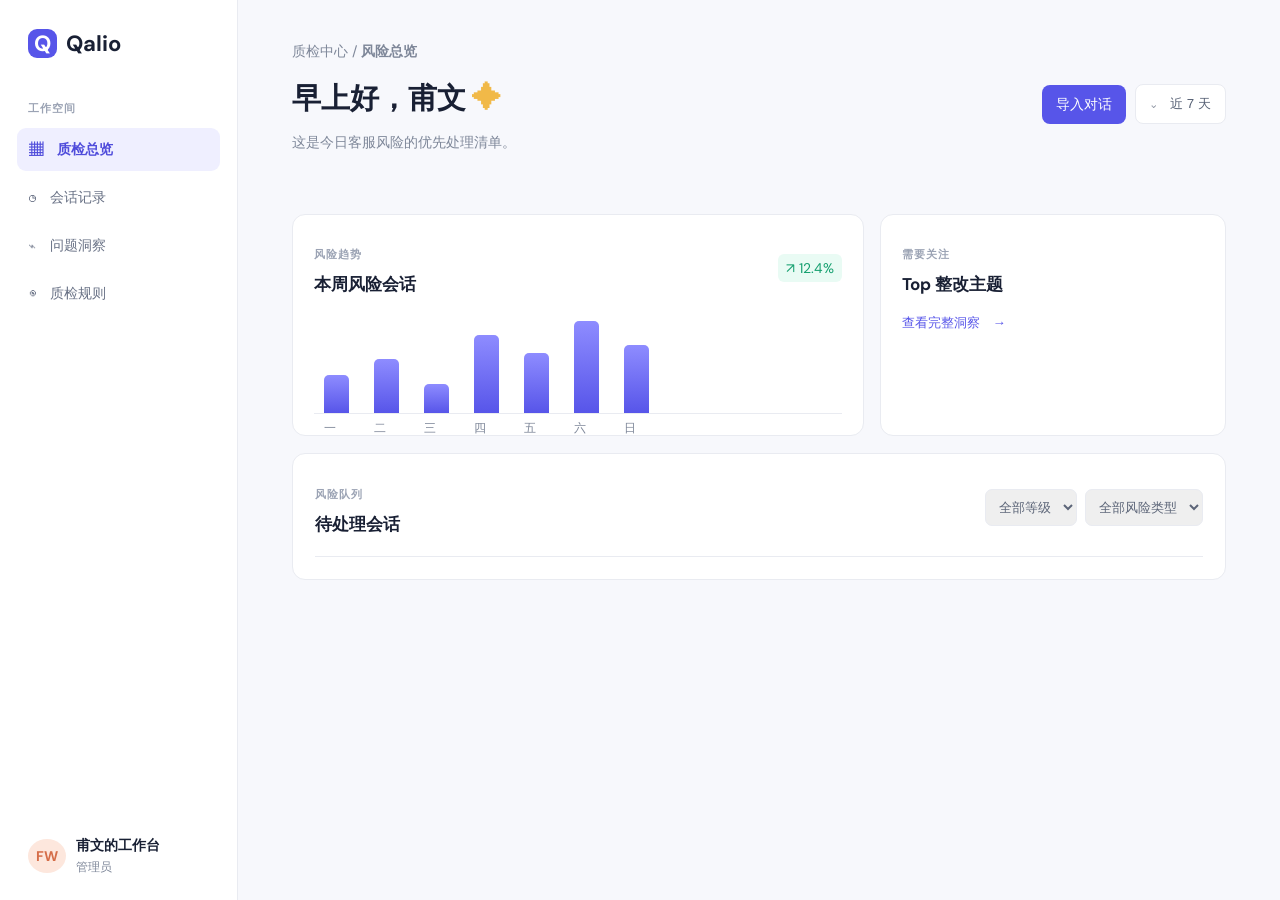
==== static/index.html @ e87c1481 "feat: build customer QA copilot MVP and evaluation workflow" ====
<!doctype html><html lang="zh-CN"><head><meta charset="utf-8"><meta name="viewport" content="width=device-width,initial-scale=1"><title>Qalio · 客服质检</title><link rel="stylesheet" href="/static/style.css"></head><body><aside><div class="brand"><i>Q</i><span>Qalio</span></div><p class="workspace">工作空间</p><nav><a class="active">▦　质检总览</a><a>◷　会话记录</a><a>⌁　问题洞察</a><a>◉　质检规则</a></nav><div class="aside-bottom"><div class="avatar">FW</div><div><b>甫文的工作台</b><small>管理员</small></div></div></aside><main><header><div><p class="crumb">质检中心 / <b>风险总览</b></p><h1>早上好，甫文 <span>✦</span></h1><p class="hint">这是今日客服风险的优先处理清单。</p></div><div class="head-actions"><label class="upload">导入对话 <input id="file" type="file" accept=".csv"></label><button class="ghost">⌄　近 7 天</button></div></header><section id="cards" class="cards"></section><section class="insight"><div class="chart"><div class="section-head"><div><p class="mini">风险趋势</p><h2>本周风险会话</h2></div><span class="up">↗ 12.4%</span></div><div class="bars"><i style="height:38%"><em>一</em></i><i style="height:54%"><em>二</em></i><i style="height:29%"><em>三</em></i><i style="height:78%"><em>四</em></i><i style="height:60%"><em>五</em></i><i style="height:92%"><em>六</em></i><i style="height:68%"><em>日</em></i></div></div><div class="priority"><p class="mini">需要关注</p><h2>Top 整改主题</h2><div id="top" class="top"></div><button class="text-button">查看完整洞察　→</button></div></section><section class="panel"><div class="toolbar"><div><p class="mini">风险队列</p><h2>待处理会话 <span id="count"></span></h2></div><div class="filters"><select id="priority"><option value="">全部等级</option><option>P0</option><option>P1</option><option>P2</option></select><select id="label"><option value="">全部风险类型</option></select></div></div><div id="list" class="list"></div></section></main><template id="item"><article class="item"><div class="row-title"><div class="check"></div><div><strong class="id"></strong><small class="meta"></small></div></div><span class="badge"></span><p class="labels"></p><blockquote></blockquote><span class="confidence"></span><button class="review">查看并复核　→</button></article></template><div id="modal" class="modal"><div class="modal-card"><button id="close">×</button><p class="mini">会话复核</p><h2 id="modal-title"></h2><div id="modal-content"></div><div class="actions"><button data-action="accepted">确认风险</button><button data-action="edited" class="ghost">修改结论</button><button data-action="rejected" class="danger">驳回</button></div></div></div><script src="/static/app.js"></script></body></html>
---- static/style.css ----
@import url('https://fonts.googleapis.com/css2?family=DM+Sans:wght@400;500;600;700&display=swap');:root{--ink:#192034;--muted:#7e8799;--line:#e9ebf1;--blue:#5755e9;--bg:#f7f8fc}*{box-sizing:border-box}body{margin:0;background:var(--bg);color:var(--ink);font:14px 'DM Sans','Microsoft YaHei',sans-serif;display:flex}aside{width:238px;background:#fff;min-height:100vh;border-right:1px solid var(--line);padding:29px 17px;position:fixed}.brand{font-size:22px;font-weight:700;display:flex;align-items:center;gap:9px;padding:0 11px}.brand i{font-style:normal;background:var(--blue);color:#fff;width:29px;height:29px;border-radius:9px;text-align:center;line-height:29px}.workspace,.mini{font-size:11px;text-transform:uppercase;letter-spacing:1px;color:#9ba3b4;font-weight:700}.workspace{margin:43px 11px 12px}nav{display:grid;gap:5px}nav a{padding:12px;border-radius:9px;color:#687185}nav .active{background:#efefff;color:#4f4cdb;font-weight:700}.aside-bottom{position:absolute;bottom:25px;left:28px;display:flex;gap:10px;align-items:center}.aside-bottom small,.meta{display:block;color:var(--muted);margin-top:4px}.avatar{background:#fde7dd;color:#d56d48;padding:8px;border-radius:50%;font-weight:700}main{margin-left:238px;max-width:1320px;width:100%;padding:42px 54px}header,.head-actions,.toolbar,.section-head,.item,.row-title,.actions{display:flex;align-items:center}header{justify-content:space-between;margin-bottom:31px}.crumb{color:var(--muted);margin:0 0 18px}h1{font-size:29px;margin:0}h1 span{color:#f1b948}.hint{color:var(--muted)}button,.upload{border:0;border-radius:8px;padding:10px 14px;font:600 13px inherit;cursor:pointer;background:var(--blue);color:#fff}.upload input{display:none}.ghost{background:#fff;color:#566074;border:1px solid var(--line);margin-left:9px}.cards{display:grid;grid-template-columns:repeat(4,1fr);gap:16px}.card,.insight>div,.panel{background:#fff;border:1px solid var(--line);border-radius:13px}.card{padding:18px}.card span{color:var(--muted)}.card b{display:block;font-size:27px;margin-top:10px}.insight{display:grid;grid-template-columns:1.65fr 1fr;gap:16px;margin:17px 0}.insight>div{padding:21px}.section-head{justify-content:space-between}.section-head h2,.priority h2,.toolbar h2{margin:3px 0;font-size:17px}.up{color:#16a070;background:#e9fbf4;padding:5px 8px;border-radius:6px}.bars{height:115px;display:flex;gap:25px;align-items:flex-end;padding:14px 10px 0;border-bottom:1px solid var(--line)}.bars i{width:25px;background:linear-gradient(#8e8cff,#5755e9);border-radius:5px 5px 0 0;position:relative}.bars em{position:absolute;bottom:-24px;font-style:normal;color:var(--muted);font-size:12px}.top{margin:11px 0}.top span{display:block;padding:8px 0;border-bottom:1px solid var(--line);color:#475166}.text-button{background:none;color:var(--blue);padding:7px 0}.panel{padding:22px}.toolbar{justify-content:space-between;border-bottom:1px solid var(--line);padding-bottom:17px}.filters select{padding:9px;border:1px solid var(--line);border-radius:7px;margin-left:8px;color:#5c6578}.list{display:grid;gap:0}.item{gap:16px;padding:16px 5px;border-bottom:1px solid var(--line);display:grid;grid-template-columns:1.5fr 80px 1.5fr 2.5fr 105px 120px}.check{width:17px;height:17px;border:1px solid #d7dce7;border-radius:5px;margin-right:11px}.badge{padding:4px 7px;background:#fff1ee;color:#d84e38;border-radius:5px;font-size:12px;width:max-content}.badge.P1{background:#fff7e5;color:#aa7200}.badge.P2,.badge.none{background:#f1f3f7;color:#718096}.labels{font-weight:600;margin:0;color:#46516b}blockquote{margin:0;color:#657086;white-space:pre-line;overflow:hidden;text-overflow:ellipsis}.confidence{color:var(--muted);font-size:12px}.review{padding:8px;background:#f1f1ff;color:#5451d5}.modal{display:none;position:fixed;inset:0;background:#17203370;align-items:center;justify-content:center}.modal.show{display:flex}.modal-card{width:540px;background:#fff;border-radius:15px;padding:28px;position:relative}.modal-card>#close{position:absolute;right:16px;top:14px;background:none;color:#778196;font-size:22px}.danger{background:#fff0ee;color:#cf4634}.modal blockquote{background:#f8f9fc;padding:13px;margin:13px 0}.modal .actions{margin-top:21px;gap:9px}@media(max-width:900px){aside{display:none}main{margin:0;padding:25px}.cards{grid-template-columns:repeat(2,1fr)}.item{grid-template-columns:1fr}.insight{grid-template-columns:1fr}}
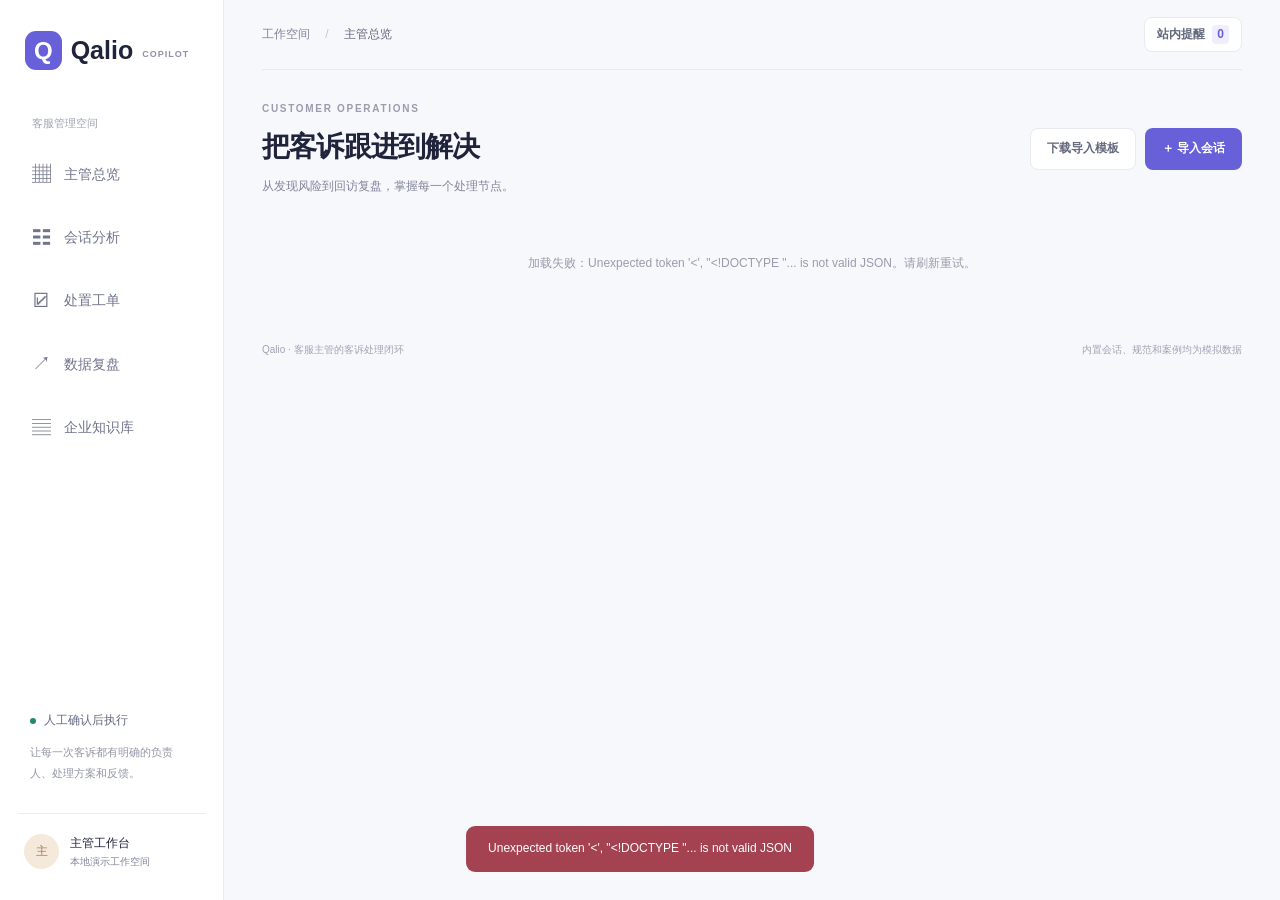
==== commit a2bdac22: "feat: refactor Qalio into complaint resolution copilot" ====
--- a/static/index.html
+++ b/static/index.html
@@ -1 +1,45 @@
-<!doctype html><html lang="zh-CN"><head><meta charset="utf-8"><meta name="viewport" content="width=device-width,initial-scale=1"><title>Qalio · 客服质检</title><link rel="stylesheet" href="/static/style.css"></head><body><aside><div class="brand"><i>Q</i><span>Qalio</span></div><p class="workspace">工作空间</p><nav><a class="active">▦　质检总览</a><a>◷　会话记录</a><a>⌁　问题洞察</a><a>◉　质检规则</a></nav><div class="aside-bottom"><div class="avatar">FW</div><div><b>甫文的工作台</b><small>管理员</small></div></div></aside><main><header><div><p class="crumb">质检中心 / <b>风险总览</b></p><h1>早上好，甫文 <span>✦</span></h1><p class="hint">这是今日客服风险的优先处理清单。</p></div><div class="head-actions"><label class="upload">导入对话 <input id="file" type="file" accept=".csv"></label><button class="ghost">⌄　近 7 天</button></div></header><section id="cards" class="cards"></section><section class="insight"><div class="chart"><div class="section-head"><div><p class="mini">风险趋势</p><h2>本周风险会话</h2></div><span class="up">↗ 12.4%</span></div><div class="bars"><i style="height:38%"><em>一</em></i><i style="height:54%"><em>二</em></i><i style="height:29%"><em>三</em></i><i style="height:78%"><em>四</em></i><i style="height:60%"><em>五</em></i><i style="height:92%"><em>六</em></i><i style="height:68%"><em>日</em></i></div></div><div class="priority"><p class="mini">需要关注</p><h2>Top 整改主题</h2><div id="top" class="top"></div><button class="text-button">查看完整洞察　→</button></div></section><section class="panel"><div class="toolbar"><div><p class="mini">风险队列</p><h2>待处理会话 <span id="count"></span></h2></div><div class="filters"><select id="priority"><option value="">全部等级</option><option>P0</option><option>P1</option><option>P2</option></select><select id="label"><option value="">全部风险类型</option></select></div></div><div id="list" class="list"></div></section></main><template id="item"><article class="item"><div class="row-title"><div class="check"></div><div><strong class="id"></strong><small class="meta"></small></div></div><span class="badge"></span><p class="labels"></p><blockquote></blockquote><span class="confidence"></span><button class="review">查看并复核　→</button></article></template><div id="modal" class="modal"><div class="modal-card"><button id="close">×</button><p class="mini">会话复核</p><h2 id="modal-title"></h2><div id="modal-content"></div><div class="actions"><button data-action="accepted">确认风险</button><button data-action="edited" class="ghost">修改结论</button><button data-action="rejected" class="danger">驳回</button></div></div></div><script src="/static/app.js"></script></body></html>
+<!doctype html>
+<html lang="zh-CN">
+<head>
+  <meta charset="utf-8"><meta name="viewport" content="width=device-width,initial-scale=1">
+  <title>Qalio · 客诉管理 Copilot</title><link rel="stylesheet" href="/static/style.css">
+</head>
+<body>
+  <aside class="sidebar">
+    <a class="brand" href="/"><span class="brand-icon">Q</span> Qalio <small>COPILOT</small></a>
+    <p class="nav-caption">客服管理空间</p>
+    <nav aria-label="主导航">
+      <a href="#overview" data-page="overview"><span>▦</span>主管总览</a>
+      <a href="#conversations" data-page="conversations"><span>☷</span>会话分析</a>
+      <a href="#tickets" data-page="tickets"><span>☑</span>处置工单 <b id="nav-count"></b></a>
+      <a href="#insights" data-page="insights"><span>↗</span>数据复盘</a>
+      <a href="#knowledge" data-page="knowledge"><span>▤</span>企业知识库</a>
+    </nav>
+    <div class="sidebar-note"><span class="dot"></span> 人工确认后执行<p>让每一次客诉都有明确的负责人、处理方案和反馈。</p></div>
+    <div class="profile"><span class="avatar">主</span><div>主管工作台<small>本地演示工作空间</small></div></div>
+  </aside>
+  <main>
+    <div class="topbar"><span>工作空间 <span class="slash">/</span> <b id="breadcrumb">主管总览</b></span><button id="notifications" class="ghost">站内提醒 <span id="unread">0</span></button></div>
+    <header class="page-header"><div><p class="eyebrow">CUSTOMER OPERATIONS</p><h1 id="page-title">把客诉跟进到解决</h1><p id="page-description" class="muted">从发现风险到回访复盘，掌握每一个处理节点。</p></div><div class="header-actions"><a class="button ghost" href="/static/import-template.csv" download>下载导入模板</a><label class="button" id="upload-label">＋ 导入会话<input id="file" type="file" accept=".csv" hidden></label></div></header>
+    <div id="mode" class="mode"></div>
+    <div id="loading" class="empty">正在加载工作台…</div>
+    <section id="overview-view" hidden>
+      <div class="flow"><div><b>01</b> 会话分析</div><span>→</span><div><b>02</b> 分类与分级</div><span>→</span><div><b>03</b> 分派负责人</div><span>→</span><div><b>04</b> 确认与处置</div><span>→</span><div><b>05</b> 反馈复盘</div></div>
+      <div id="cards" class="cards"></div>
+      <div class="two-columns"><section class="panel"><div class="section-heading"><div><p class="eyebrow">PRIORITIES</p><h2>优先关注的客诉</h2></div><a href="#tickets" class="text-link">全部工单 →</a></div><div id="urgent"></div></section><section class="panel"><div class="section-heading"><div><p class="eyebrow">TEAM</p><h2>负责人工作负载</h2></div><span class="muted">未结案工单</span></div><div id="owners"></div><p class="footnote">P0 → 投诉专员 · 退款 → 售后 · 发货 → 履约<br>分派生成站内提醒，可在工单详情中转派。</p></section></div>
+    </section>
+    <section id="queue-view" class="panel" hidden>
+      <div class="section-heading"><div><p class="eyebrow">WORK QUEUE</p><h2 id="queue-title">会话列表</h2></div><span id="count" class="muted"></span></div>
+      <div class="filters"><input id="search" aria-label="搜索会话" placeholder="搜索会话、用户或核心问题"><select id="priority" aria-label="风险等级"><option value="">全部等级</option><option>P0</option><option>P1</option><option>P2</option><option value="—">未命中风险</option></select><select id="status" aria-label="处理状态"><option value="">全部状态</option><option value="pending_review">待主管确认</option><option value="ready">待执行</option><option value="in_progress">处理中</option><option value="resolved">已结案</option><option value="dismissed">已驳回</option></select><select id="label" aria-label="风险分类"><option value="">全部分类</option></select></div>
+      <div class="table-scroll"><table><thead><tr><th>会话 / 用户</th><th>核心问题与分类</th><th>优先级</th><th>负责人</th><th>处理状态</th><th></th></tr></thead><tbody id="list"></tbody></table></div>
+    </section>
+    <section id="insights-view" hidden><div id="insight-cards" class="cards"></div><div class="two-columns"><section class="panel"><h2>风险会话趋势</h2><p class="muted">按原始会话日期统计，已驳回风险不计入。</p><div id="risk-chart"></div></section><section class="panel"><h2>高频问题</h2><p class="muted">同一会话可包含多种标签。</p><div id="label-chart"></div></section><section class="panel"><h2>风险分布</h2><div id="priority-chart"></div></section><section class="panel"><h2>回访反馈趋势</h2><p class="muted">按最新回访日期分组，显示各工单当前反馈。</p><div id="feedback-chart" class="table-scroll"></div></section></div><section class="panel spaced"><h2>下一轮优化建议</h2><div id="improvements"></div><p class="footnote">指标口径：解决率 = 已结案 / 未驳回工单；处理时长 = 建单至结案，包含等待确认时间。暂无数据时显示「—」。</p></section></section>
+    <section id="knowledge-view" hidden><section class="panel"><div class="section-heading"><div><h2>服务规范与处理案例</h2><p class="muted">已发布条目供新会话检索；结案案例先进入草稿，审核后再发布。</p></div><button id="add-knowledge">＋ 新建知识</button></div><div id="knowledge-list" class="knowledge-grid"></div></section></section>
+    <footer>Qalio · 客服主管的客诉处理闭环 <span>内置会话、规范和案例均为模拟数据</span></footer>
+  </main>
+  <dialog id="detail"><div class="dialog-head"><div><p class="eyebrow">CONVERSATION WORKSPACE</p><h2 id="detail-title"></h2></div><button class="close ghost" aria-label="关闭详情">×</button></div><div id="detail-content"></div></dialog>
+  <dialog id="knowledge-dialog"><div class="dialog-head"><h2>新建知识草稿</h2><button class="close ghost" aria-label="关闭">×</button></div><form id="knowledge-form"><label>标题<input name="title" required minlength="2" maxlength="100"></label><div class="form-grid"><label>类型<select name="kind"><option value="policy">服务规范</option><option value="case">处理案例</option></select></label><label>版本<input name="version" value="v1" required maxlength="80"></label></div><label>适用标签<select name="labels" multiple required size="5"></select></label><label>内容<textarea name="content" required minlength="10" maxlength="6000" rows="7"></textarea></label><button type="submit">保存为草稿</button></form></dialog>
+  <dialog id="notification-dialog"><div class="dialog-head"><h2>站内提醒</h2><button class="close ghost" aria-label="关闭">×</button></div><div id="notification-list"></div></dialog>
+  <div id="toast" role="status" aria-live="polite"></div>
+  <script src="/static/app.js"></script>
+</body></html>
--- a/static/style.css
+++ b/static/style.css
@@ -1 +1,898 @@
-@import url('https://fonts.googleapis.com/css2?family=DM+Sans:wght@400;500;600;700&display=swap');:root{--ink:#192034;--muted:#7e8799;--line:#e9ebf1;--blue:#5755e9;--bg:#f7f8fc}*{box-sizing:border-box}body{margin:0;background:var(--bg);color:var(--ink);font:14px 'DM Sans','Microsoft YaHei',sans-serif;display:flex}aside{width:238px;background:#fff;min-height:100vh;border-right:1px solid var(--line);padding:29px 17px;position:fixed}.brand{font-size:22px;font-weight:700;display:flex;align-items:center;gap:9px;padding:0 11px}.brand i{font-style:normal;background:var(--blue);color:#fff;width:29px;height:29px;border-radius:9px;text-align:center;line-height:29px}.workspace,.mini{font-size:11px;text-transform:uppercase;letter-spacing:1px;color:#9ba3b4;font-weight:700}.workspace{margin:43px 11px 12px}nav{display:grid;gap:5px}nav a{padding:12px;border-radius:9px;color:#687185}nav .active{background:#efefff;color:#4f4cdb;font-weight:700}.aside-bottom{position:absolute;bottom:25px;left:28px;display:flex;gap:10px;align-items:center}.aside-bottom small,.meta{display:block;color:var(--muted);margin-top:4px}.avatar{background:#fde7dd;color:#d56d48;padding:8px;border-radius:50%;font-weight:700}main{margin-left:238px;max-width:1320px;width:100%;padding:42px 54px}header,.head-actions,.toolbar,.section-head,.item,.row-title,.actions{display:flex;align-items:center}header{justify-content:space-between;margin-bottom:31px}.crumb{color:var(--muted);margin:0 0 18px}h1{font-size:29px;margin:0}h1 span{color:#f1b948}.hint{color:var(--muted)}button,.upload{border:0;border-radius:8px;padding:10px 14px;font:600 13px inherit;cursor:pointer;background:var(--blue);color:#fff}.upload input{display:none}.ghost{background:#fff;color:#566074;border:1px solid var(--line);margin-left:9px}.cards{display:grid;grid-template-columns:repeat(4,1fr);gap:16px}.card,.insight>div,.panel{background:#fff;border:1px solid var(--line);border-radius:13px}.card{padding:18px}.card span{color:var(--muted)}.card b{display:block;font-size:27px;margin-top:10px}.insight{display:grid;grid-template-columns:1.65fr 1fr;gap:16px;margin:17px 0}.insight>div{padding:21px}.section-head{justify-content:space-between}.section-head h2,.priority h2,.toolbar h2{margin:3px 0;font-size:17px}.up{color:#16a070;background:#e9fbf4;padding:5px 8px;border-radius:6px}.bars{height:115px;display:flex;gap:25px;align-items:flex-end;padding:14px 10px 0;border-bottom:1px solid var(--line)}.bars i{width:25px;background:linear-gradient(#8e8cff,#5755e9);border-radius:5px 5px 0 0;position:relative}.bars em{position:absolute;bottom:-24px;font-style:normal;color:var(--muted);font-size:12px}.top{margin:11px 0}.top span{display:block;padding:8px 0;border-bottom:1px solid var(--line);color:#475166}.text-button{background:none;color:var(--blue);padding:7px 0}.panel{padding:22px}.toolbar{justify-content:space-between;border-bottom:1px solid var(--line);padding-bottom:17px}.filters select{padding:9px;border:1px solid var(--line);border-radius:7px;margin-left:8px;color:#5c6578}.list{display:grid;gap:0}.item{gap:16px;padding:16px 5px;border-bottom:1px solid var(--line);display:grid;grid-template-columns:1.5fr 80px 1.5fr 2.5fr 105px 120px}.check{width:17px;height:17px;border:1px solid #d7dce7;border-radius:5px;margin-right:11px}.badge{padding:4px 7px;background:#fff1ee;color:#d84e38;border-radius:5px;font-size:12px;width:max-content}.badge.P1{background:#fff7e5;color:#aa7200}.badge.P2,.badge.none{background:#f1f3f7;color:#718096}.labels{font-weight:600;margin:0;color:#46516b}blockquote{margin:0;color:#657086;white-space:pre-line;overflow:hidden;text-overflow:ellipsis}.confidence{color:var(--muted);font-size:12px}.review{padding:8px;background:#f1f1ff;color:#5451d5}.modal{display:none;position:fixed;inset:0;background:#17203370;align-items:center;justify-content:center}.modal.show{display:flex}.modal-card{width:540px;background:#fff;border-radius:15px;padding:28px;position:relative}.modal-card>#close{position:absolute;right:16px;top:14px;background:none;color:#778196;font-size:22px}.danger{background:#fff0ee;color:#cf4634}.modal blockquote{background:#f8f9fc;padding:13px;margin:13px 0}.modal .actions{margin-top:21px;gap:9px}@media(max-width:900px){aside{display:none}main{margin:0;padding:25px}.cards{grid-template-columns:repeat(2,1fr)}.item{grid-template-columns:1fr}.insight{grid-template-columns:1fr}}
+:root {
+  --ink:#20243b;
+  --muted:#818599;
+  --line:#e9eaf1;
+  --purple:#6860d9;
+  --light:#f0eefc;
+  --bg:#f7f8fc;
+  --red:#cb505e;
+  --green:#288672;
+}
+* {
+  box-sizing:border-box;
+}
+body {
+  margin:0;
+  background:var(--bg);
+  color:var(--ink);
+  font:14px/1.65 "Segoe UI","Microsoft YaHei",sans-serif;
+}
+a {
+  color:inherit;
+  text-decoration:none;
+}
+button,input,select,textarea {
+  font:inherit;
+}
+button,.button {
+  display:inline-flex;
+  align-items:center;
+  justify-content:center;
+  gap:7px;
+  padding:10px 16px;
+  border:1px solid transparent;
+  border-radius:8px;
+  background:var(--purple);
+  color:white;
+  cursor:pointer;
+  font-weight:600;
+  white-space:nowrap;
+}
+button:disabled {
+  opacity:.5;
+  cursor:wait;
+}
+.ghost {
+  background:white;
+  border-color:var(--line);
+  color:#62687d;
+}
+.danger {
+  background:#fff0f1;
+  color:var(--red);
+}
+button:hover,.button:hover {
+  filter:brightness(.97);
+}
+button:focus-visible,a:focus-visible,input:focus-visible,select:focus-visible,textarea:focus-visible {
+  outline:3px solid #b3acf3;
+  outline-offset:2px;
+}
+.sidebar {
+  width:224px;
+  height:100vh;
+  position:fixed;
+  background:#fff;
+  border-right:1px solid var(--line);
+  padding:30px 18px;
+  display:flex;
+  flex-direction:column;
+}
+.brand {
+  display:flex;
+  align-items:center;
+  gap:9px;
+  font-size:25px;
+  font-weight:750;
+  padding:0 7px;
+}
+.brand-icon {
+  background:var(--purple);
+  color:#fff;
+  border-radius:11px;
+  padding:0 9px;
+  font-size:24px;
+}
+.brand small {
+  font-size:9px;
+  letter-spacing:1px;
+  color:#9290aa;
+  margin-top:8px;
+}
+.nav-caption {
+  font-size:11px;
+  color:#a0a3b2;
+  margin:43px 14px 14px;
+}
+nav {
+  display:grid;
+  gap:8px;
+}
+nav a {
+  padding:12px 14px;
+  border-radius:8px;
+  color:#70758b;
+  display:flex;
+  align-items:center;
+  gap:12px;
+}
+nav a.active {
+  background:var(--light);
+  color:#6157cf;
+  font-weight:650;
+}
+nav a span {
+  font-size:19px;
+  width:20px;
+}
+nav a b {
+  margin-left:auto;
+  background:white;
+  border-radius:5px;
+  padding:0 7px;
+  font-size:11px;
+}
+.sidebar-note {
+  margin-top:auto;
+  padding:18px 12px;
+  color:#666a82;
+  font-size:12px;
+}
+.sidebar-note p {
+  font-size:11px;
+  color:#9497a6;
+  line-height:1.9;
+}
+.dot {
+  display:inline-block;
+  width:6px;
+  height:6px;
+  border-radius:50%;
+  background:var(--green);
+  margin-right:5px;
+}
+.profile {
+  border-top:1px solid var(--line);
+  padding:20px 6px 0;
+  display:flex;
+  gap:11px;
+  align-items:center;
+  font-size:12px;
+}
+.avatar {
+  display:grid;
+  place-items:center;
+  width:35px;
+  height:35px;
+  border-radius:50%;
+  background:#f5e9dc;
+  color:#a27a55;
+}
+.profile small {
+  display:block;
+  color:var(--muted);
+  font-size:10px;
+}
+main {
+  margin-left:224px;
+  padding:0 38px;
+  max-width:1800px;
+}
+.topbar {
+  height:70px;
+  border-bottom:1px solid var(--line);
+  display:flex;
+  justify-content:space-between;
+  align-items:center;
+  color:var(--muted);
+  font-size:12px;
+}
+.topbar b {
+  font-weight:500;
+  color:#62677c;
+}
+.slash {
+  margin:0 12px;
+  color:#c3c6d0;
+}
+.topbar button {
+  font-size:12px;
+  padding:7px 12px;
+}
+.topbar button span {
+  background:var(--light);
+  color:var(--purple);
+  border-radius:4px;
+  padding:0 5px;
+}
+.page-header {
+  display:flex;
+  justify-content:space-between;
+  align-items:center;
+  gap:15px;
+  margin:31px 0 18px;
+}
+h1 {
+  margin:2px 0 7px;
+  font-size:28px;
+  letter-spacing:-.8px;
+  font-weight:650;
+}
+h2 {
+  font-size:16px;
+  font-weight:650;
+  margin:0 0 6px;
+}
+h3 {
+  font-size:14px;
+}
+.eyebrow {
+  font-size:10px;
+  font-weight:650;
+  letter-spacing:1.7px;
+  color:#9c9aae;
+  margin:0 0 6px;
+}
+.muted {
+  color:var(--muted);
+  font-size:12px;
+  margin:0;
+}
+.header-actions {
+  display:flex;
+  gap:9px;
+  font-size:12px;
+}
+.mode {
+  font-size:11px;
+  color:#8b889c;
+  margin:0 0 20px;
+}
+.flow {
+  display:flex;
+  align-items:center;
+  justify-content:space-between;
+  gap:9px;
+  padding:18px 22px;
+  background:white;
+  border:1px solid var(--line);
+  border-radius:11px;
+  margin-bottom:22px;
+  font-size:12px;
+}
+.flow b {
+  font-size:10px;
+  background:var(--light);
+  color:var(--purple);
+  border-radius:5px;
+  padding:4px 6px;
+  margin-right:5px;
+}
+.flow>span {
+  color:#c2bfd2;
+}
+.cards {
+  display:grid;
+  grid-template-columns:repeat(4,minmax(0,1fr));
+  gap:16px;
+  margin-bottom:22px;
+}
+.card {
+  background:#fff;
+  border:1px solid var(--line);
+  border-radius:11px;
+  padding:21px;
+}
+.card span {
+  color:#777c91;
+  font-size:12px;
+}
+.card b {
+  display:block;
+  font-size:31px;
+  line-height:1.5;
+  letter-spacing:-1px;
+  margin:8px 0;
+}
+.card small {
+  font-size:10px;
+  color:#a1a4b2;
+}
+.card.attention b {
+  color:var(--red);
+}
+.card.accent {
+  background:#6a62d8;
+  color:white;
+  border-color:#6a62d8;
+}
+.card.accent span,.card.accent small {
+  color:#dfdcff;
+}
+.two-columns {
+  display:grid;
+  grid-template-columns:1.5fr 1fr;
+  gap:20px;
+}
+.panel {
+  background:#fff;
+  border:1px solid var(--line);
+  border-radius:12px;
+  padding:23px;
+  min-width:0;
+}
+.section-heading {
+  display:flex;
+  align-items:center;
+  justify-content:space-between;
+  gap:15px;
+  margin-bottom:20px;
+}
+.text-link {
+  font-size:12px;
+  color:var(--purple);
+}
+.urgent-row {
+  display:flex;
+  align-items:center;
+  gap:13px;
+  padding:18px 0;
+  border-top:1px solid var(--line);
+  cursor:pointer;
+  text-align:left;
+  background:white;
+  color:inherit;
+  border-radius:0;
+  width:100%;
+  font-weight:400;
+  white-space:normal;
+}
+.urgent-row>div {
+  flex:1;
+  min-width:0;
+}
+.urgent-row strong {
+  display:block;
+  font-size:12px;
+  overflow:hidden;
+  white-space:nowrap;
+  text-overflow:ellipsis;
+  max-width:360px;
+}
+.urgent-row small {
+  display:block;
+  font-size:10px;
+  color:var(--muted);
+  margin-top:4px;
+}
+.urgent-row>span:last-child {
+  color:#b4b1cd;
+}
+.badge {
+  display:inline-block;
+  flex-shrink:0;
+  font-size:10px;
+  padding:3px 8px;
+  border-radius:5px;
+  white-space:nowrap;
+  background:#f1f2f7;
+  color:#7d8297;
+}
+.badge.P0 {
+  background:#fff0f0;
+  color:#c95361;
+}
+.badge.P1 {
+  background:#fff6e5;
+  color:#b78735;
+}
+.badge.P2 {
+  background:var(--light);
+  color:#7b73bd;
+}
+.badge.status-ready,.badge.status-in_progress {
+  background:#efedfc;
+  color:var(--purple);
+}
+.badge.status-resolved,.badge.published {
+  background:#e9f6f1;
+  color:var(--green);
+}
+.owner-row {
+  display:flex;
+  align-items:center;
+  gap:12px;
+  padding:12px 0;
+}
+.owner-row .avatar {
+  width:29px;
+  height:29px;
+  font-size:11px;
+  background:#efedf9;
+  color:#8277b3;
+}
+.owner-row>div {
+  flex:1;
+}
+.owner-row small {
+  font-size:10px;
+  color:var(--muted);
+}
+.meter {
+  height:5px;
+  background:#f0eff7;
+  border-radius:6px;
+  overflow:hidden;
+  margin-top:6px;
+}
+.meter i {
+  display:block;
+  height:100%;
+  background:#9c94e5;
+  border-radius:6px;
+}
+.footnote {
+  color:#989bab;
+  font-size:10px;
+  line-height:1.9;
+  margin:18px 0 0;
+}
+.filters {
+  display:flex;
+  gap:10px;
+  flex-wrap:wrap;
+  margin-bottom:16px;
+}
+.filters input {
+  flex:1;
+  min-width:200px;
+}
+.filters select {
+  max-width:200px;
+}
+input,select,textarea {
+  background:#fff;
+  color:#525970;
+  border:1px solid #dedfe9;
+  border-radius:7px;
+  padding:9px 11px;
+  max-width:100%;
+}
+textarea {
+  width:100%;
+  resize:vertical;
+  line-height:1.8;
+}
+input::placeholder {
+  color:#a4a7b6;
+}
+.table-scroll {
+  overflow-x:auto;
+}
+table {
+  width:100%;
+  border-collapse:collapse;
+  text-align:left;
+  font-size:12px;
+}
+th {
+  font-size:10px;
+  font-weight:500;
+  color:#9396a9;
+  background:#fafaff;
+  padding:12px 10px;
+  white-space:nowrap;
+}
+td {
+  padding:18px 10px;
+  border-bottom:1px solid var(--line);
+  vertical-align:top;
+}
+td:first-child {
+  min-width:135px;
+}
+td:nth-child(2) {
+  min-width:230px;
+  max-width:410px;
+}
+td small {
+  display:block;
+  color:var(--muted);
+  font-size:10px;
+  margin-top:4px;
+}
+td button {
+  font-size:11px;
+  padding:5px 9px;
+  background:var(--light);
+  color:var(--purple);
+}
+.row-summary {
+  margin:0 0 6px;
+  display:-webkit-box;
+  -webkit-line-clamp:2;
+  -webkit-box-orient:vertical;
+  overflow:hidden;
+}
+.tag {
+  display:inline-block;
+  padding:1px 5px;
+  background:#f5f5fa;
+  color:#8b88a0;
+  border-radius:4px;
+  font-size:10px;
+  margin:2px 4px 2px 0;
+}
+.empty {
+  padding:38px 15px;
+  text-align:center;
+  color:#999cac;
+  font-size:12px;
+}
+.bar-row {
+  display:grid;
+  grid-template-columns:85px 1fr 33px;
+  gap:10px;
+  align-items:center;
+  margin:17px 0;
+  font-size:11px;
+  color:#888ca1;
+}
+.bar-row .meter {
+  height:9px;
+  margin:0;
+}
+.bar-row b {
+  text-align:right;
+  font-weight:500;
+  color:#66617f;
+}
+.spaced {
+  margin-top:20px;
+}
+.improvement {
+  border-top:1px solid var(--line);
+  padding:15px 0;
+  font-size:12px;
+}
+.improvement p {
+  color:var(--muted);
+  margin:5px 0;
+}
+.knowledge-grid {
+  display:grid;
+  grid-template-columns:repeat(2,minmax(0,1fr));
+  gap:16px;
+}
+.knowledge-card {
+  padding:20px;
+  border:1px solid var(--line);
+  border-radius:9px;
+}
+.knowledge-card h3 {
+  margin:12px 0 8px;
+}
+.knowledge-card p {
+  font-size:12px;
+  color:#85899a;
+  white-space:pre-wrap;
+}
+.knowledge-card button {
+  font-size:11px;
+  margin-top:10px;
+}
+.knowledge-card small {
+  display:block;
+  color:#aaaabb;
+  margin-top:10px;
+  font-size:10px;
+}
+footer {
+  display:flex;
+  justify-content:space-between;
+  padding:30px 0;
+  font-size:10px;
+  color:#a0a3b4;
+}
+dialog {
+  border:0;
+  border-radius:15px;
+  width:min(1000px,94vw);
+  max-height:90vh;
+  padding:28px;
+  color:var(--ink);
+  box-shadow:0 25px 100px #25224930;
+}
+dialog::backdrop {
+  background:#22233c66;
+}
+#knowledge-dialog,#notification-dialog {
+  width:min(660px,94vw);
+}
+.dialog-head {
+  display:flex;
+  align-items:center;
+  justify-content:space-between;
+  gap:20px;
+  padding-bottom:18px;
+  border-bottom:1px solid var(--line);
+  margin-bottom:20px;
+}
+.close {
+  font-size:24px;
+  padding:0 10px;
+}
+.detail-grid {
+  display:grid;
+  grid-template-columns:1fr 1.2fr;
+  gap:24px;
+}
+.conversation {
+  white-space:pre-wrap;
+  background:#f7f8fc;
+  padding:18px;
+  border-radius:9px;
+  color:#74788e;
+  font-size:12px;
+  overflow-wrap:anywhere;
+}
+.summary-box {
+  padding:16px;
+  border-radius:9px;
+  background:#f1effb;
+  font-size:12px;
+  color:#6f669a;
+  margin-bottom:20px;
+}
+.evidence {
+  padding:12px;
+  border-left:2px solid #c5bdec;
+  background:#faf9fe;
+  margin:10px 0;
+  font-size:12px;
+  color:#79768c;
+  white-space:pre-wrap;
+  overflow-wrap:anywhere;
+}
+.source {
+  padding:10px 0;
+  border-bottom:1px solid var(--line);
+  font-size:11px;
+  color:#8d8a9f;
+}
+.source summary {
+  cursor:pointer;
+  color:#6f64b0;
+}
+.source p {
+  white-space:pre-wrap;
+}
+.form-grid {
+  display:grid;
+  grid-template-columns:1fr 1fr;
+  gap:12px;
+}
+label {
+  display:block;
+  font-size:12px;
+  color:#7c7d91;
+  margin:12px 0;
+}
+label input,label select {
+  display:block;
+  width:100%;
+  margin-top:5px;
+}
+label textarea {
+  margin-top:5px;
+}
+.check-label {
+  display:inline-flex;
+  align-items:center;
+  margin:4px 10px 4px 0;
+  font-size:11px;
+}
+.check-label input {
+  display:inline;
+  width:auto;
+  margin:0 5px 0 0;
+}
+.actions {
+  display:flex;
+  gap:9px;
+  flex-wrap:wrap;
+  margin-top:16px;
+}
+.actions button {
+  font-size:12px;
+}
+.warning {
+  padding:12px;
+  background:#fff7e8;
+  color:#b1843a;
+  font-size:11px;
+  border-radius:7px;
+}
+.history {
+  list-style:none;
+  padding:0;
+  margin-top:20px;
+}
+.history li {
+  border-left:2px solid #e9e6f4;
+  padding:0 0 16px 15px;
+  margin-left:4px;
+  font-size:11px;
+  color:#878397;
+}
+.history small {
+  display:block;
+  color:#acabb9;
+}
+.notification {
+  padding:17px 0;
+  border-top:1px solid var(--line);
+  display:flex;
+  justify-content:space-between;
+  gap:15px;
+  font-size:12px;
+}
+.notification p {
+  margin:4px 0;
+  color:#8a889c;
+}
+.notification button {
+  font-size:11px;
+}
+.notification.read {
+  opacity:.6;
+}
+#toast {
+  display:none;
+  position:fixed;
+  bottom:28px;
+  left:50%;
+  transform:translateX(-50%);
+  max-width:90vw;
+  padding:13px 22px;
+  background:#35324b;
+  color:white;
+  border-radius:9px;
+  z-index:20;
+  font-size:12px;
+}
+#toast.show {
+  display:block;
+}
+#toast.error {
+  background:#a54251;
+}
+[hidden] {
+  display:none!important;
+}
+@media(min-width:1500px) {
+  main {
+    padding-left:60px;
+    padding-right:60px;
+  }
+  .page-header {
+    margin-top:40px;
+  }
+}
+@media(max-width:1150px) {
+  main {
+    padding:0 24px;
+  }
+  .sidebar {
+    width:190px;
+    padding:28px 12px;
+  }
+  main {
+    margin-left:190px;
+  }
+  .brand small {
+    display:none;
+  }
+  .flow {
+    padding:14px;
+    font-size:10px;
+  }
+  .flow b {
+    display:none;
+  }
+  .two-columns {
+    grid-template-columns:1fr 1fr;
+  }
+  .header-actions {
+    flex-direction:column;
+  }
+  .urgent-row strong {
+    max-width:220px;
+  }
+}
+@media(max-width:800px) {
+  .sidebar {
+    position:static;
+    width:100%;
+    height:auto;
+    padding:15px 20px;
+    border-bottom:1px solid var(--line);
+  }
+  .brand {
+    font-size:20px;
+  }
+  .brand-icon {
+    font-size:20px;
+  }
+  .nav-caption,.sidebar-note,.profile {
+    display:none;
+  }
+  nav {
+    display:flex;
+    gap:4px;
+    overflow:auto;
+    margin-top:15px;
+  }
+  nav a {
+    white-space:nowrap;
+    font-size:11px;
+    padding:8px;
+  }
+  nav a span {
+    display:none;
+  }
+  main {
+    margin:0;
+    padding:0 18px;
+  }
+  .topbar {
+    height:52px;
+  }
+  .page-header {
+    margin:22px 0;
+  }
+  h1 {
+    font-size:23px;
+  }
+  .eyebrow {
+    font-size:9px;
+  }
+  .header-actions .button {
+    font-size:10px;
+    padding:8px;
+  }
+  .flow {
+    overflow:auto;
+    white-space:nowrap;
+    gap:14px;
+  }
+  .cards {
+    grid-template-columns:repeat(2,1fr);
+    gap:12px;
+  }
+  .card {
+    padding:16px;
+  }
+  .card b {
+    font-size:27px;
+  }
+  .two-columns,.detail-grid,.knowledge-grid {
+    grid-template-columns:1fr;
+  }
+  .panel {
+    padding:18px;
+  }
+  .filters select {
+    flex:1;
+    font-size:11px;
+  }
+  .urgent-row strong {
+    max-width:65vw;
+  }
+  footer {
+    gap:15px;
+    flex-direction:column;
+  }
+  dialog {
+    padding:20px;
+  }
+  .section-heading {
+    flex-wrap:wrap;
+  }
+}
+.header-actions {
+  align-items:center;
+}
+.header-actions .button {
+  margin:0;
+}
